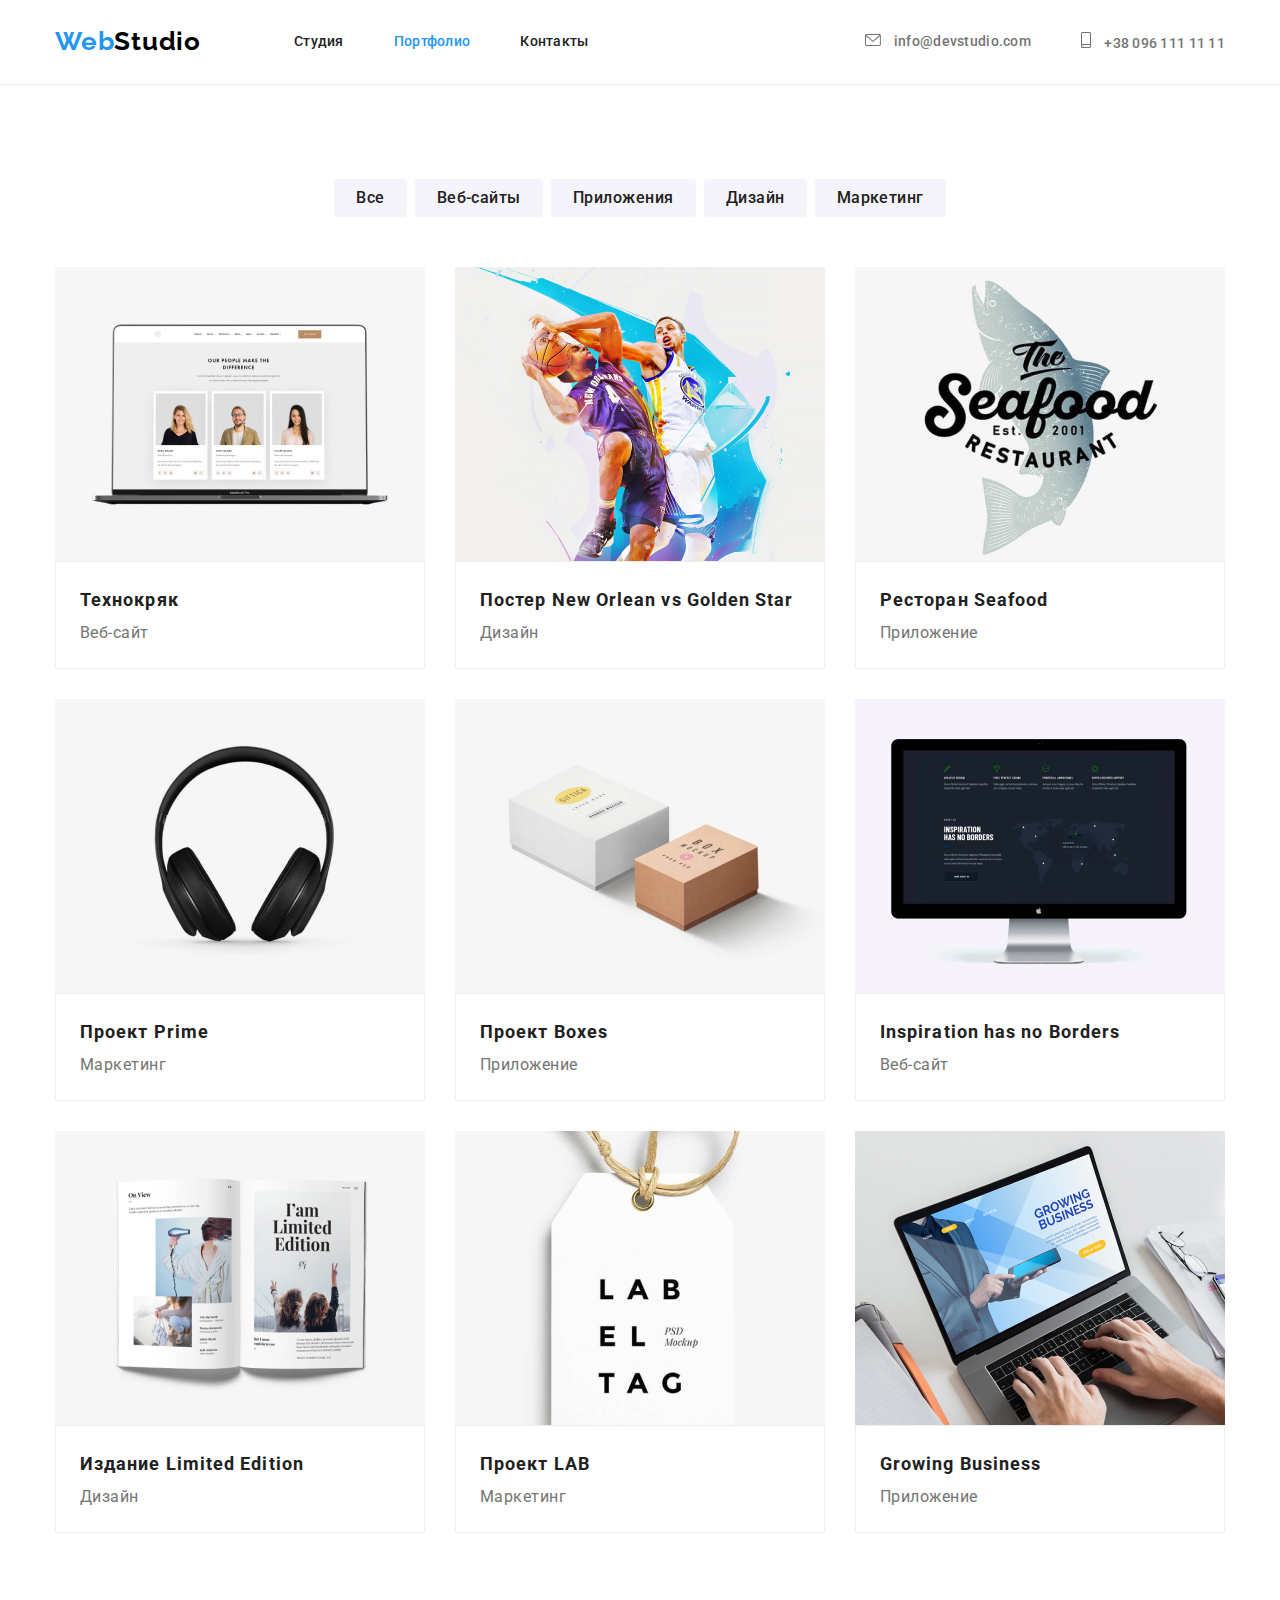
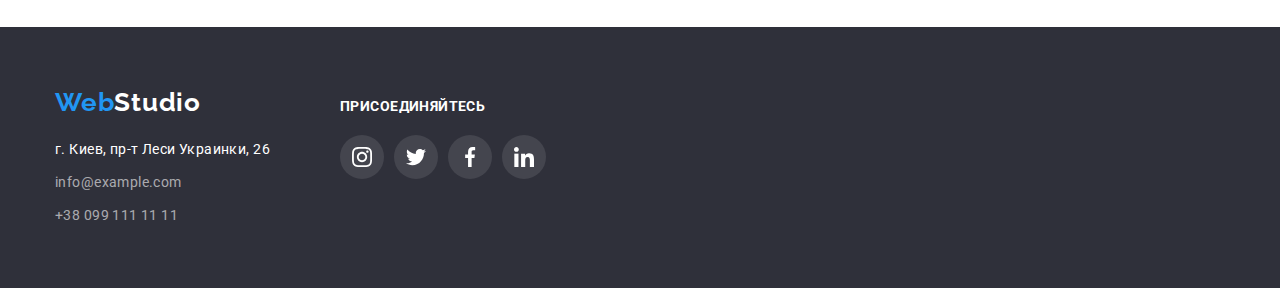
==== portfolio.html @ 6fb5541e "Initial commit" ====
<!DOCTYPE html>
<html lang="ru">

<head>

    <meta charset="UTF-8">
    <meta http-equiv="X-UA-Compatible" content="IE=edge">
    <meta name="viewport" content="width=device-width, initial-scale=1.0">
    <title>Портфоліо</title>
    <link rel="stylesheet"
        href="https://cdnjs.cloudflare.com/ajax/libs/modern-normalize/1.1.0/modern-normalize.min.css" />
    <link rel="preconnect" href="https://fonts.googleapis.com">
    <link rel="preconnect" href="https://fonts.gstatic.com" crossorigin>
    <link
        href="https://fonts.googleapis.com/css2?family=Raleway:wght@700&family=Roboto:wght@400;500;700;900&display=swap"
        rel="stylesheet">
    <link rel="stylesheet" href="./css/styles.css">

<body>
    <!-- Шапка -->
    <header class="header">
        <div class="container main-nav">
            <nav class="nav-header">
                <!-- Header logo -->
                <a href="./index.html" class="header-logo"> <span class="logo-web">Web</span><span
                        class="logo-studio">Studio</span> </a>
                <!-- Header nav -->
                <ul class="header-nav list">
                    <li class="item-header accent">
                        <!-- Header studio -->
                        <a href="./index.html" class="link">Студия</a></li>
                    <li class="item-header accent">
                        <!-- Header portfolio -->
                        <a href="./portfolio.html" class="link current">Портфолио</a>
                    </li>
                    <li class="item-header">
                        <!-- Header contacts -->
                        <a href="#" class="link">Контакты</a>
                    </li>
                </ul>
            </nav>
            <!-- Header contacting -->
            <ul class="header-contacting list">
                <li class="item-header accent">
                    <a href="mailto:info@devstudio.com" class="link">
                        <svg class="icon-mail">
                            <use href=" ./images/icons.svg#icon-mail"> </use>
                        </svg> info@devstudio.com </a> </li>
                <li class=" item-header accent">
                    <a href="tel:+380961111111" class="link">
                        <svg class="icon-smartphone">
                            <use href="./images/icons.svg#icon-smartphone"> </use>
                        </svg> +38 096 111 11 11</a>
                </li>
            </ul>
        </div>

    </header>


    <!-- Головна частина сторінки -->
    <main>

        <section class="section-portfolio">
            <div class="container">
                <h1 class="portfolio-title">Кейси команди</h1>
                <ul class="button-portfolio">
                    <li class="item"><button type="button" name="All Products" class="btn">Все</button></li>
                    <li class="item"><button type="button" name="Web Sites" class="btn">Веб-сайты</button></li>
                    <li class="item"><button type="button" name="Aplications" class="btn">Приложения</button></li>
                    <li class="item"><button type="button" name="Design" class="btn">Дизайн</li>
                    <li class="item"><button type="button" name="Marketing" class="btn">Маркетинг</button></li>

                </ul>

                <!-- Список виконаних кейсів команди  -->

                <ul class="cases">
                    <li class="cases-items">
                        <img class="cases-img" src="./images/portfolio1.jpg" alt="Технокряк" width="370px"
                            height="294px">

                        <div class="cases-block-portfolio">
                            <h2 class="cases-title">Технокряк</h2>
                            <p class="case-text">Веб-сайт</p>
                        </div>
                    </li>
                    <li class="cases-items">
                        <img class="cases-img" src="./images/portfolio2.jpg" alt="Постер New Orlean vs Golden Star"
                            width="370px" height="294px">
                        <div class="cases-block-portfolio">
                            <h2 class="cases-title">Постер New Orlean vs Golden Star</h2>
                            <p class="case-text">Дизайн</p>
                        </div>
                    </li>
                    <li class="cases-items">
                        <img class="cases-img" src="./images/portfolio3.jpg" alt="Ресторан Seafood" width="370px"
                            height="294px">
                        <div class="cases-block-portfolio">
                            <h2 class="cases-title">Ресторан Seafood</h2>
                            <p class="case-text">Приложение</p>
                        </div>
                    </li>
                    <li class="cases-items">
                        <img class="cases-img" src="./images/portfolio4.jpg" alt="Проект Prime" width="370px"
                            height="294px">
                        <div class="cases-block-portfolio">
                            <h2 class="cases-title">Проект Prime</h2>
                            <p class="case-text">Маркетинг</p>
                        </div>
                    </li>
                    <li class="cases-items">
                        <img class="cases-img" src="./images/portfolio5.jpg" alt="Проект Boxes" width="370px"
                            height="294px">
                        <div class="cases-block-portfolio">
                            <h2 class="cases-title">Проект Boxes</h2>
                            <p class="case-text">Приложение</p>
                        </div>
                    </li>
                    <li class="cases-items">
                        <img class="cases-img" src="./images/portfolio6.jpg" alt="Inspiration has no Borders"
                            width="370px" height="294px">
                        <div class="cases-block-portfolio">
                            <h2 class="cases-title">Inspiration has no Borders</h2>
                            <p class="case-text">Веб-сайт</p>
                        </div>
                    </li>
                    <li class="cases-items">
                        <img class="cases-img" src="./images/portfolio7.jpg" alt="Издание Limited Edition" width="370px"
                            height="294px">
                        <div class="cases-block-portfolio">
                            <h2 class="cases-title">Издание Limited Edition</h2>
                            <p class="case-text">Дизайн</p>
                        </div>
                    </li>
                    <li class="cases-items">
                        <img class="cases-img" src="./images/portfolio8.jpg" alt="Проект LAB" width="370px"
                            height="294px">
                        <div class="cases-block-portfolio">
                            <h2 class="cases-title">Проект LAB</h2>
                            <p class="case-text">Маркетинг</p>
                        </div>
                    </li>
                    <li class="cases-items">
                        <img class="cases-img" src="./images/portfolio9.jpg" alt="Growing Business" width="370px"
                            height="294px">
                        <div class="cases-block-portfolio">
                            <h2 class="cases-title">Growing Business</h2>
                            <p class="case-text">Приложение</p>
                        </div>
                    </li>

                </ul>
            </div>

        </section>

    </main>
    <!-- Підвал сторінки -->

    <footer class=" footer">
        <div class="container footer-main">
            <div class="down-main">
                <a href="./index.html" class="footer-logo"><span class="logo-web-footer">Web</span><span
                        class="logo-studio-footer">Studio</span></a>
                <!-- Адреса і реквізити пошти і контактування -->
                <adress class="adress">
                    <ul>
                        <li class="adress-item"><a href="#" class="adr">г. Киев, пр-т Леси Украинки, 26</a></li>
                        <li class="adress-item"><a href="mailto:info@example.com" class="link">info@example.com</a>
                        </li>
                        <li class="adress-item"><a href="tel:+380991111111" class="link">+38 099 111 11 11</a></li>
                    </ul>
                </adress>
            </div>
            <div class="footer-second">
                <h3 class="footer-link-item">присоединяйтесь</h3>
                <ul class="footer-link-list">
                    <li class="footer-socials">
                        <a class="footer-soc-in" href="">
                                <svg class="footer-web-icon" width="20px" height="20px">
                            <use href="./images/icons.svg#icon-instagram"></use>
                            </svg>
                        </a>
                    </li>
                    <li class="footer-socials">
                        <a class="footer-soc-in" href="">
                                <svg class="footer-web-icon" width="20px" height="20px">
                            <use href="./images/icons.svg#icon-twitter"></use>
                            </svg>
                        </a>
                    </li>
                    <li class="footer-socials">
                        <a class="footer-soc-in" href="">
                                <svg class="footer-web-icon" width="20px" height="20px">
                            <use href="./images/icons.svg#icon-facebook"></use>
                            </svg>
                        </a>
                    </li>
                    <li class="footer-socials">
                        <a class="footer-soc-in" href="">
                                <svg class="footer-web-icon" width="20px" height="20px">
                            <use href="./images/icons.svg#icon-linkedin"></use>
                            </svg>
                        </a>
                    </li>
                </ul>
            </div>

        </div>

    </footer>
</body>
</head>
---- css/styles.css ----
html {
    box-sizing: border-box;
}

*,
*::before,
*::after {
    box-sizing: inherit;
}

:root {
    --primary-text-color: #212121;
    --text-color: #757575;
    --text-link: #2196F3;
    --hero: #FFFFFF;
    --background-team: #F5F4FA;
    --bacground-color-hero: #2F303A;
    --footer-color-text: rgba(255, 255, 255, 0.6);
    --logo-studio: #000000;
    --button-bcg: #F5F4FA;
    --color-line: #ECECEC;
    --color-border-icon: #AFB1B8;



}


body {
    font-family: 'Roboto',
        sans-serif;
    background-color: var(--hero);
    color: var(--text-color);
}

ul {
    list-style: none;
    margin: 0;
    padding: 0;
}

h1,
h2,
h3,
h4,
h5,
h6,
p,
ul {
    margin-top: 0;
    margin-bottom: 0;
}

img {
    width: 100%;
}

/* Шапка */

/* Кольори */
/* #212121 текст чорний */
/*  #757575 колір номера телефону*/
/* #2196F3 текст синій */
.header {
    border-bottom: 1px solid var(--color-line);

}

.header-logo {
    display: flex;
    padding-top: 24px;
    padding-bottom: 25px;
    margin-right: 93px;

    font-family: 'Raleway';
    font-weight: 700;
    font-size: 26px;
    line-height: 1.2;
    letter-spacing: 0.03em;

    text-decoration: none;
}

.header-logo .logo-web {
    color: var(--text-link)
}

.header-logo .logo-studio {
    color: var(--logo-studio);
}

.main-nav {
    display: flex;
    align-items: center;
    /* justify-content: space-between; */
}

.header-nav {
    display: flex;
    align-items: center;

}

.nav-header {
    display: flex;
    align-items: center;
}

.header-nav .item-header+.item-header {
    margin-left: 50px;
}

.header-nav .link {
    display: block;
    padding-top: 32px;
    padding-bottom: 32px;

    color: var(--primary-text-color);
    font-weight: 500;
    font-size: 14px;
    line-height: 1.14;
    letter-spacing: 0.02em;
    text-decoration: none;
}

.icon-mail {
    display: inline-flex;
    fill: var(--text-color);
}

.icon-smartphone {
    display: inline-flex;
    fill: var(--text-color);
}

.header-nav .link.current {
    color: var(--text-link);
}

.link:hover,
.link:focus {
    color: var(--text-link);
}
.link:hover .icon-mail,
.link:focus .icon-mail {
    fill: var(--text-link);
}

.link:hover .icon-smartphone,
.link:focus .icon-smartphone {
    fill: var(--text-link);
}
.header-contacting {
    display: flex;
    margin-left: auto;
  
}

.header-contacting .item-header+.item-header {
    margin-left: 50px;
}

.header-contacting .link {
    display: block;
    padding-top: 32px;
    padding-bottom: 32px;

    font-weight: 500;
    font-size: 14px;
    line-height: 1.14;
    letter-spacing: 0.02em;
    color: var(--text-color);
    text-decoration: none;
}


.line {
    color: var(--color-line);
    margin-top: 0;
    margin-bottom: 0;
}

/* Іконки шапки */

.accent {
    display: flex;
        align-items: center;
    justify-items: center;
    justify-content: baseline;
}
.header-contacting .icon-mail {
    display: inline-flex;
    width: 16px;
    height: 12px;
    margin-right: 10px;

    align-items: center;
    justify-items: center;
    justify-content: baseline;
    text-decoration: none;
}
.header-contacting .icon-smartphone {
    display: inline-flex;
    width: 10px;
    height: 16px;
    margin-right: 10px;
 align-items: center;
    justify-items: center;
    text-decoration: none;
        justify-content: baseline;

}


.item-header .link:hover,
.item-header .link:focus {
    color: var(--text-link);
}

/* 
.item:hover .icon,
.item:focus .icon {
    fill: var(--text-link);
} */


/* Головна сторінка */
/* фон головного заголовку background: #2F303A */
/* фон сторінки background: background: #FFFFFF; */
/* Фон Наша команда background: #F5F4FA */
/* #FFFFFF головний заголовок і колір кнопки*/
/* Середина */
/* Секція заголовки#212121 */
/* Секція тексти абзаци #757575 */
/* Другий і наступний заголовок + Прізвище ім'я  #212121 */
/* Професія #757575 */

.container {
    width: 1200px;
    margin: 0 auto;
    padding-left: 15px;
    padding-right: 15px;
}

/* HERO */

.hero {
    box-sizing: border-box;
    padding: 200px 0;


}

.hero .container {
    text-align: center;
    /* height: 600px; */


}

.container .hero-title {
    color: var(--hero);
    font-weight: 900;
    font-size: 44px;
    line-height: 1.36;
    letter-spacing: 0.06em;
    text-transform: uppercase;
    margin: 0 auto;
    max-width: 696px;
    width: 100%;
    margin-bottom: 30px;
}

/* Background-hero */

.hero {
    max-width: 1600px;
    width: 100%;
    height: 600px;
    margin-left: auto;
    margin-right: auto;
    background-color: #C4C4C4;
    text-align: center;
    background-image: linear-gradient(rgba(47, 48, 58, 0.4),
            rgba(47, 48, 58, 0.4)),
        url("../images/bckg-hero.jpg");
    background-position: center;
    background-size: cover;
    background-repeat: no-repeat;
    filter: drop-shadow(0px 4px 4px rgba(0, 0, 0, 0.25))
}


/* Кнопка */
.hero .button {
    display: inline;
    font-family: inherit;
    color: var(--hero);
    background-color: var(--text-link);
    /* position: absolute; */
    min-width: 200px;
    height: 50px;
    /* left: 705px;
    top: 430px; */
    box-shadow: 0px 4px 4px rgba(0, 0, 0, 0.15);
    border-radius: 4px;
    padding: 10px 32px;


}

.button {
    font-weight: 700;
    font-size: 16px;
    line-height: 1.88;
    display: flex;
    align-items: center;
    justify-items: center;
    text-align: center;
    letter-spacing: 0.06em;

    cursor: pointer;
    border: 1px solid transparent;

}

/* SECTION середина */
.section {
    padding-top: 94px;
    padding-bottom: 94px;


}


.section-block {
    display: flex;
    /* justify-content: center;
    align-items: center;
    align-content: center; */
    /* justify-content: space-between; */
}


.section-block .item {
     margin-right: 30px;
  width: calc((100% - 90px) / 4);
}

.item:last-child {
    margin-right: 0;
}

.section.second-bacground {
    padding-top: 0;
    padding-top: 94px;

    background-color: var(--background-team);
}

.section-heading {
    display: none;

}

.section.secondary-section {
    padding-top: 0;
}

.section .section-title {

    font-weight: 700;
    font-size: 36px;
    line-height: 1.16;
    text-align: center;
    letter-spacing: 0.03em;

    color: var(--primary-text-color);
    margin-bottom: 50px;

}


.section-secondary-block {

    background-color: var(--hero);
}

/* SECTION середина - іконки */

/* .icons {
    width: 100%;
    height: 100%
} */
.section-icons {
  display: flex;
  justify-content: center;
  align-items: center;
  margin-bottom: 30px;
  width: 270px;
  height: 120px;

  border-radius: 4px;
  background-color: var(--button-bcg);
}


/* SECTION IMAGES */

.section .secondary-title {
    font-weight: 700;
    font-size: 36px;
    line-height: 1.16;
    text-align: center;
    letter-spacing: 0.03em;

    color: var(--primary-text-color);
    margin-bottom: 50px;
}

.section-images {
    display: flex;
}

.section-images .item+.item {
    margin-left: 30px;
}

.section-down {
    display: flex;
}

.section-down .item+.item {
    margin-left: 30px;
}



.section-secondary-block {
    padding-top: 30px;
    padding-bottom: 16px;
}

.section .section-title-second {

    font-weight: 700;
    font-size: 14px;
    line-height: 1.14;
    letter-spacing: 0.03em;
    text-transform: uppercase;
    margin-bottom: 10px;

    color: var(--primary-text-color);
}

.section .section-text {
    max-width: 270px;
    font-size: 14px;
    line-height: 1.71;
    letter-spacing: 0.03em;


    /* color: var(--text-color); */
}



.section .section-name {

    font-weight: 500;
    font-size: 16px;
    line-height: 1.18;
    text-align: center;
    letter-spacing: 0.03em;
    margin-bottom: 10px;

    color: var(--primary-text-color);
}

.section .section-position {

    font-size: 16px;
    line-height: 1.18;
    text-align: center;
    letter-spacing: 0.03em;

}

.hyr {
    width: 150px;
    height: 150px;
}

.bcg-item {
    background-color: var(--hero);
    box-shadow: 0px 1px 3px rgba(0, 0, 0, 0.12),
        0px 1px 1px rgba(0, 0, 0, 0.14),
        0px 2px 1px rgba(0, 0, 0, 0.2);
    border-radius: 0px 0px 4px 4px;
}

/* Наша команда соціальні мережі */

.link-list {
    display: flex;
    padding-bottom: 30px;
    justify-content: center;

}

.socials {
    display: block;

}

.socials:not(:last-child) {
    margin-right: 10px;
}
.soc-in {
    display: flex;
     width: 100%;
    height: 100%;
    align-items: center;
    justify-items: center;
    justify-content: center;

}
.socials {
    width: 44px;
    height: 44px;
    
    /* border-radius: 50%; */
}

.socials .soc-in:hover,
.socials .soc-in:focus {
    fill: var(--hero);
    background-color: var(--text-link);


}

.soc-in:hover .web-icon,
.soc-in:focus .web-icon {
    fill: var(--hero);
}


.link-list .soc-in {
    border-radius: 50%;
    transition: background-color var(--color-border-icon), fill var(--color-border-icon);
}

.soc-in .web-icon {
    display: block;

    /* background-color: var(--hero); */

    fill: var(--color-border-icon);
    display: block;

}


/*  Постійні клієнти */
.client-icon-link {
    display: flex;
  width:70px;
    height: 70px;
    
    width: 100%;
    height: 100%;
    align-items: center;
    justify-content: center;
      border: 1px solid var(--color-border-icon);
    border-radius: 4px;
}

.clients {
    padding-top: 94px;
    padding-bottom: 94px;
}

.clients-title {
    font-weight: 700;
    font-size: 36px;
    line-height: 1.16;
    text-align: center;
    letter-spacing: 0.03em;
    color: var(--primary-text-color);
    margin-bottom: 50px;
}

.clients-list {
    display: flex;
}

.client-icons {
    /* display: flex; */
    /* align-items: center;
    justify-content: center; */
    width: 170px;
    height: 92px;
  
}
.client-names {
    fill: var(--color-border-icon);
}

/* .client-icons:hover,
.client-icons:focus {
    border-color: var(--text-link);
} */
.client-icon-link:hover,
.client-icon-link:focus {
        border-color: var(--text-link)

}
.client-icon-link:hover .client-names,
.client-icon-link:focus .client-names {
    fill: var(--text-link);
}
/* .clients-list .client-icon-link:hover .client-names,
.clients-list .client-icon-link:focus .client-names {
   fill: var(--text-link);
} */




.client-icons:not(:last-child) {
    margin-right: 30px;
}






/* Підвал */


/* Лого перша частина #2196F3 */
/* Лого друга частина #FFFFFF */
/* Адреса #FFFFFF */
/* пошта і телефон rgba(255, 255, 255, 0.6) */

/* 2-га сторінка фон background: #E5E5E5 */
.footer {
    background-color: var(--bacground-color-hero);
    padding-bottom: 60px;
    padding-top: 60px;
}

/* .footer-logo {
    display: block;
} */
/* .footer-blocks {
    display: flex;
    align-items: baseline;
} */

.footer .footer-logo {
    font-family: 'Raleway';
    /* font-style: normal; */
    font-weight: 700;
    font-size: 26px;
    line-height: 1.19;
    letter-spacing: 0.03em;
    /* margin-bottom: 20px; */
    text-decoration: none;
}


.footer-main {
    display: flex;
    align-items: baseline;

}

.footer-logo .logo-web-footer {
    color: var(--text-link);
}

.footer-logo .logo-studio-footer {
    color: var(--hero);

}

.adress {
    margin-top: 20px;
}


.adress .adr {
    font-size: 14px;
    line-height: 1.71;
    letter-spacing: 0.03em;

    color: var(--hero);
    text-decoration: none;

}

.adress .link {
    font-size: 14px;
    line-height: 1.71;
    letter-spacing: 0.03em;

    color: var(--footer-color-text);

    text-decoration: none;
}

.adress-item:not(:last-child) {
    margin-bottom: 9px;
}

.adress .link:hover,
.adress .link:focus {
    color: var(--text-link);
}



/* ДРУГА ЧАСТИНА - ПОСИЛАННЯ ПІДВАЛУ */


.footer-second {
     margin-right: 93px;   
    margin-left: 70px;
}

/* .down-main {
    display: inline-block;
    justify-content: baseline;

} */

.footer-link-item {
    text-transform: uppercase;
    display: flex;
    margin-bottom: 20px;
    font-family: 'Roboto';
    font-style: normal;
    font-weight: 700;
    font-size: 14px;
    line-height: 1.14;
    letter-spacing: 0.03em;
    color: var(--hero);
}

.adress {
    display: flex;
}

.footer-link-list {
    display: flex;
}

.footer-socials:not(:last-child) {
    margin-right: 10px;
}
.footer-soc-in:hover,
.footer-soc-in:focus {
    background-color: var(--text-link);
    border-radius: 50%;
}


.footer-soc-in {
    display: inline-block;
    padding: 12px;
    width: 44px;
    height: 44px;
    border-radius: 50%;

    background-color: rgba(255, 255, 255, 0.1);
   /* transition: background-color 250ms cubic-bezier(0.4, 0, 0.2, 1); */
}

.footer-soc-in .footer-web-icon {
    fill: var(--hero);
    
}



/* П О Р Т Ф О Л І О  */

/* Головна частина сторінки */
.portfolio-title {
    display: none;
}

.section-portfolio {
    background-color: var(--hero);
    padding-top: 94px;
    padding-bottom: 94px;

}

/* КНОПКИ */
.button-portfolio {
    display: flex;
    margin-bottom: 50px;
    border: transparent;
    list-style-type: none;
    display: flex;
    justify-content: center;
    margin-bottom: 50px;
    margin-top: 0;



}

.button-portfolio .item+.item {
    margin-left: 8px;

}

.button-portfolio .btn:hover,
.button-portfolio .btn:focus {
    background-color: var(--text-link);
    color: var(--hero);
    box-shadow: inset 0px 3px 1px rgba(0, 0, 0, 0.1),
        0px 1px 2px rgba(0, 0, 0, 0.08),
        0px 2px 2px rgba(0, 0, 0, 0.12);
    border-radius: 4px;
}

.button-portfolio .btn {
    font-family: inherit;
    padding: 6px 22px;
    font-weight: 500;
    font-size: 16px;
    line-height: 1.62;
    text-align: center;
    letter-spacing: 0.03em;
    background-color: var(--button-bcg);

    color: var(--primary-text-color);
    border: none;
    cursor: pointer;
}

.button-portfolio .btn {
    border-radius: 4px;
}

/*СПИСОК КЕЙСІВ КОМАНДИ - картинки з підписами */


.cases {
    display: flex;
    flex-wrap: wrap
}

.cases-block-portfolio {
    padding: 20px 0;
    border-top: none;
    border: 1px solid #EEEEEE;
    /* outline: 1px solid tomato; */
}

/* .cases-img {
    border: none;
} */

.cases .cases-items {
    margin-right: 30px;
    margin-bottom: 30px;
    background: #FFFFFF;
    /* border: 1px solid #EEEEEE; */

}

/* .cases-items {
 
    gap: 30px;
} */
.cases-img {
    display: block;
}

.cases .cases-items:hover,
.cases .cases-items:focus {
    box-shadow: 0px 1px 1px rgba(0, 0, 0, 0.12),
        0px 4px 4px rgba(0, 0, 0, 0.06),
        1px 4px 6px rgba(0, 0, 0, 0.16);
}

.cases-items:nth-child(3n) {
    margin-right: 0;
}

.cases-items:nth-last-child(-n + 3) {
    margin-bottom: 0;
}

.cases .cases-title {

    font-weight: 700;
    font-size: 18px;
    line-height: 2;
    letter-spacing: 0.06em;
    padding-right: 24px;
    padding-left: 24px;

    color: var(--primary-text-color);
}

.cases .case-text {
    font-size: 16px;
    line-height: 1.88;
    letter-spacing: 0.03em;
    padding-right: 24px;
    padding-left: 24px;

}
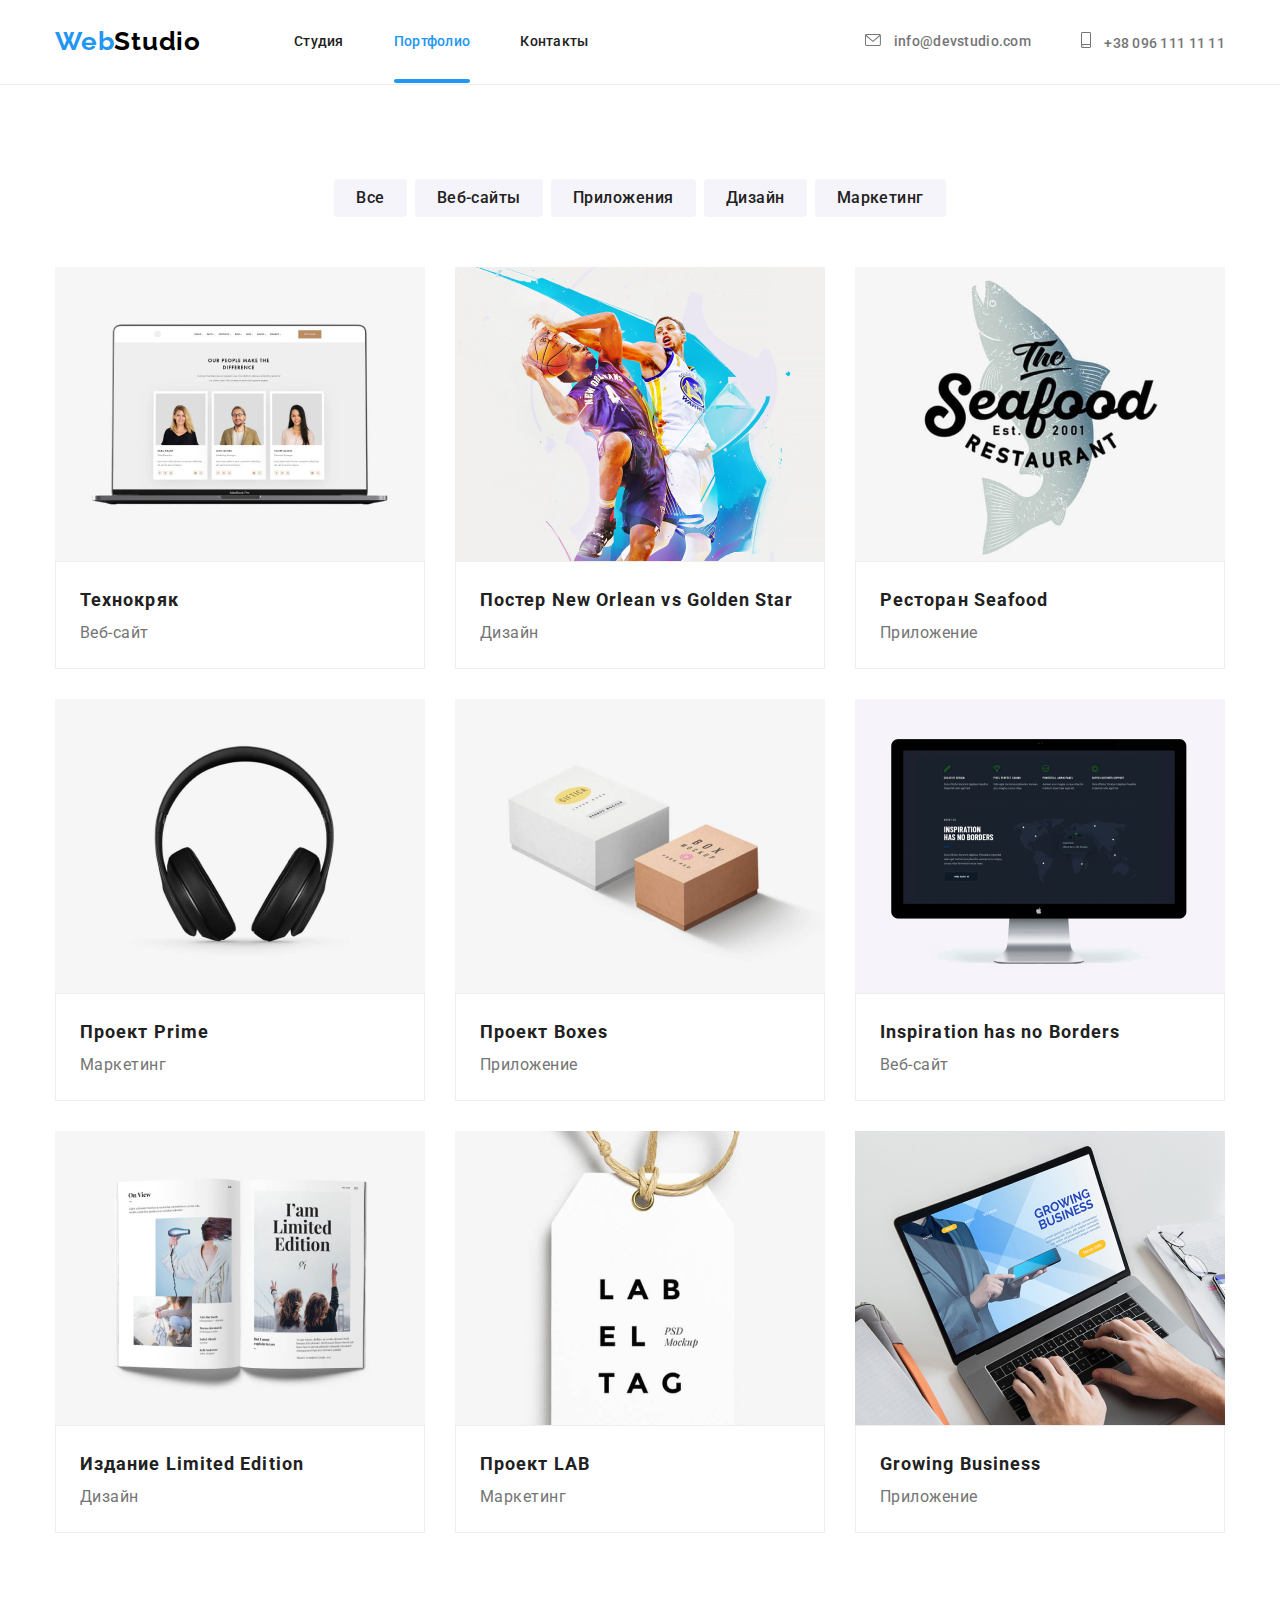
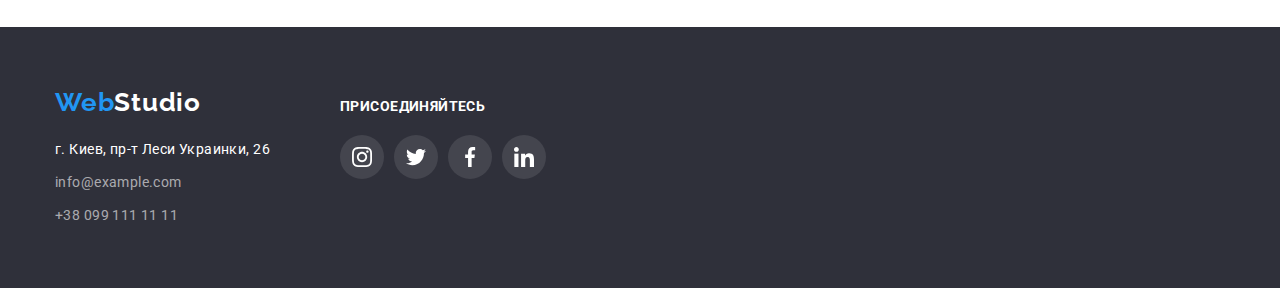
==== commit d8a9ef99: "15060005" ====
--- a/portfolio.html
+++ b/portfolio.html
@@ -77,77 +77,148 @@
 
                 <ul class="cases">
                     <li class="cases-items">
+                        <a class="cases-link-items" href="">
+                        <div class="cases-img-thumb">
+                        <p class="overlay">
+                    Ресурс предлагает комплексные предложения с разным уровнем функционала и
+                    сервисов. Все это позволит посетителю получить исчерпывающие сведения о компании
+                    или частном лице.
+                        </p>
                         <img class="cases-img" src="./images/portfolio1.jpg" alt="Технокряк" width="370px"
-                            height="294px">
-
-                        <div class="cases-block-portfolio">
+                            height="294px"> </div>
+                            <div class="cases-block-portfolio">
                             <h2 class="cases-title">Технокряк</h2>
                             <p class="case-text">Веб-сайт</p>
                         </div>
-                    </li>
-                    <li class="cases-items">
+                        </a>
+                    </li>
+                    <li class="cases-items">
+                        <a class="cases-link-items" href="">
+ <div class="cases-img-thumb">
+                        <p class="overlay">
+                    Ресурс предлагает комплексные предложения с разным уровнем функционала и
+                    сервисов. Все это позволит посетителю получить исчерпывающие сведения о компании
+                    или частном лице.
+                        </p>
                         <img class="cases-img" src="./images/portfolio2.jpg" alt="Постер New Orlean vs Golden Star"
-                            width="370px" height="294px">
+                            width="370px" height="294px"> </div>
                         <div class="cases-block-portfolio">
                             <h2 class="cases-title">Постер New Orlean vs Golden Star</h2>
                             <p class="case-text">Дизайн</p>
                         </div>
-                    </li>
-                    <li class="cases-items">
+                        </a>
+                    </li>
+                    <li class="cases-items">
+                        <a class="cases-link-items" href="">
+                             <div class="cases-img-thumb">
+                        <p class="overlay">
+                    Ресурс предлагает комплексные предложения с разным уровнем функционала и
+                    сервисов. Все это позволит посетителю получить исчерпывающие сведения о компании
+                    или частном лице.
+                        </p>
                         <img class="cases-img" src="./images/portfolio3.jpg" alt="Ресторан Seafood" width="370px"
-                            height="294px">
+                            height="294px"> </div>
                         <div class="cases-block-portfolio">
                             <h2 class="cases-title">Ресторан Seafood</h2>
                             <p class="case-text">Приложение</p>
                         </div>
-                    </li>
-                    <li class="cases-items">
+                        </a>
+                    </li>
+                    <li class="cases-items">
+                        <a class="cases-link-items" href="">
+                             <div class="cases-img-thumb">
+                        <p class="overlay">
+                    Ресурс предлагает комплексные предложения с разным уровнем функционала и
+                    сервисов. Все это позволит посетителю получить исчерпывающие сведения о компании
+                    или частном лице.
+                        </p>
                         <img class="cases-img" src="./images/portfolio4.jpg" alt="Проект Prime" width="370px"
-                            height="294px">
+                            height="294px"> </div>
                         <div class="cases-block-portfolio">
                             <h2 class="cases-title">Проект Prime</h2>
                             <p class="case-text">Маркетинг</p>
                         </div>
-                    </li>
-                    <li class="cases-items">
+                        </a>
+                    </li>
+                    <li class="cases-items">
+                        <a class="cases-link-items" href="">
+                             <div class="cases-img-thumb">
+                        <p class="overlay">
+                    Ресурс предлагает комплексные предложения с разным уровнем функционала и
+                    сервисов. Все это позволит посетителю получить исчерпывающие сведения о компании
+                    или частном лице.
+                        </p>
                         <img class="cases-img" src="./images/portfolio5.jpg" alt="Проект Boxes" width="370px"
-                            height="294px">
+                            height="294px"> </div>
                         <div class="cases-block-portfolio">
                             <h2 class="cases-title">Проект Boxes</h2>
                             <p class="case-text">Приложение</p>
                         </div>
-                    </li>
-                    <li class="cases-items">
+                        </a>
+                    </li>
+                    <li class="cases-items">
+                        <a class="cases-link-items" href="">
+                             <div class="cases-img-thumb">
+                        <p class="overlay">
+                    Ресурс предлагает комплексные предложения с разным уровнем функционала и
+                    сервисов. Все это позволит посетителю получить исчерпывающие сведения о компании
+                    или частном лице.
+                        </p>
                         <img class="cases-img" src="./images/portfolio6.jpg" alt="Inspiration has no Borders"
-                            width="370px" height="294px">
+                            width="370px" height="294px"> </div>
                         <div class="cases-block-portfolio">
                             <h2 class="cases-title">Inspiration has no Borders</h2>
                             <p class="case-text">Веб-сайт</p>
                         </div>
-                    </li>
-                    <li class="cases-items">
+                        </a>
+                    </li>
+                    <li class="cases-items">
+                        <a class="cases-link-items" href="">
+                             <div class="cases-img-thumb">
+                        <p class="overlay">
+                    Ресурс предлагает комплексные предложения с разным уровнем функционала и
+                    сервисов. Все это позволит посетителю получить исчерпывающие сведения о компании
+                    или частном лице.
+                        </p>
                         <img class="cases-img" src="./images/portfolio7.jpg" alt="Издание Limited Edition" width="370px"
-                            height="294px">
+                            height="294px"> </div>
                         <div class="cases-block-portfolio">
                             <h2 class="cases-title">Издание Limited Edition</h2>
                             <p class="case-text">Дизайн</p>
                         </div>
-                    </li>
-                    <li class="cases-items">
+                        </a>
+                    </li>
+                    <li class="cases-items">
+                        <a class="cases-link-items" href="">
+                             <div class="cases-img-thumb">
+                        <p class="overlay">
+                    Ресурс предлагает комплексные предложения с разным уровнем функционала и
+                    сервисов. Все это позволит посетителю получить исчерпывающие сведения о компании
+                    или частном лице.
+                        </p>
                         <img class="cases-img" src="./images/portfolio8.jpg" alt="Проект LAB" width="370px"
-                            height="294px">
+                            height="294px"> </div>
                         <div class="cases-block-portfolio">
                             <h2 class="cases-title">Проект LAB</h2>
                             <p class="case-text">Маркетинг</p>
                         </div>
-                    </li>
-                    <li class="cases-items">
+                        </a>
+                    </li>
+                    <li class="cases-items">
+                        <a class="cases-link-items" href="">
+                             <div class="cases-img-thumb">
+                        <p class="overlay">
+                    Ресурс предлагает комплексные предложения с разным уровнем функционала и
+                    сервисов. Все это позволит посетителю получить исчерпывающие сведения о компании
+                    или частном лице.
+                        </p>
                         <img class="cases-img" src="./images/portfolio9.jpg" alt="Growing Business" width="370px"
-                            height="294px">
+                            height="294px"> </div>
                         <div class="cases-block-portfolio">
                             <h2 class="cases-title">Growing Business</h2>
                             <p class="case-text">Приложение</p>
                         </div>
+                        </a>
                     </li>
 
                 </ul>
--- a/css/styles.css
+++ b/css/styles.css
@@ -137,6 +137,19 @@
     color: var(--text-link);
 }
 
+.link {
+    position: relative;
+    transition: color 250ms cubic-bezier(0.4, 0, 0.2, 1);
+}
+
+.icon-mail {
+      transition: fill 250ms cubic-bezier(0.4, 0, 0.2, 1)
+}
+
+.icon-smartphone {
+      transition: fill 250ms cubic-bezier(0.4, 0, 0.2, 1)
+}
+
 .link:hover,
 .link:focus {
     color: var(--text-link);
@@ -171,7 +184,10 @@
     letter-spacing: 0.02em;
     color: var(--text-color);
     text-decoration: none;
-}
+    transition: color 250ms cubic-bezier(0.4, 0, 0.2, 1)
+}
+
+
 
 
 .line {
@@ -181,6 +197,22 @@
 }
 
 /* Іконки шапки */
+.item-header {
+    position: relative;
+}
+
+.current::after {
+  display: inline-block;
+  content: "";
+  position: absolute;
+  bottom: 0;
+  left: 0;
+  bottom: -1px;
+  width: 100%;
+  height: 4px;
+  border-radius: 2px;
+  background-color: var(--text-link);
+}
 
 .accent {
     display: flex;
@@ -240,6 +272,7 @@
     margin: 0 auto;
     padding-left: 15px;
     padding-right: 15px;
+    position: relative;
 }
 
 /* HERO */
@@ -306,7 +339,8 @@
     border-radius: 4px;
     padding: 10px 32px;
 
-
+transition: color 250ms cubic-bezier(0.4, 0, 0.2, 1),
+    background-color 250ms cubic-bezier(0.4, 0, 0.2, 1)
 }
 
 .button {
@@ -325,26 +359,21 @@
 }
 
 /* SECTION середина */
+
+
 .section {
     padding-top: 94px;
     padding-bottom: 94px;
-
-
-}
-
+}
 
 .section-block {
     display: flex;
-    /* justify-content: center;
-    align-items: center;
-    align-content: center; */
-    /* justify-content: space-between; */
 }
 
 
 .section-block .item {
-     margin-right: 30px;
-  width: calc((100% - 90px) / 4);
+    margin-right: 30px;
+    width: calc((100% - 90px) / 4);
 }
 
 .item:last-child {
@@ -360,8 +389,8 @@
 
 .section-heading {
     display: none;
-
-}
+}
+/* ЧЕМ МЫ ЗАНИМАЕМСЯ - ФОТО ПЛЮС ТЕКСТ  */
 
 .section.secondary-section {
     padding-top: 0;
@@ -380,18 +409,55 @@
 
 }
 
-
-.section-secondary-block {
-
-    background-color: var(--hero);
+.section .secondary-title {
+    font-weight: 700;
+    font-size: 36px;
+    line-height: 1.16;
+    text-align: center;
+    letter-spacing: 0.03em;
+
+    color: var(--primary-text-color);
+    margin-bottom: 50px;
+}
+
+.section-images {
+    display: flex;
+    justify-content: space-between;
+}
+
+.section-images .item+.item {
+    margin-left: 30px;
+}
+ .item {
+
+      position: relative;
+}
+
+.section-item-img {
+    display: flex;
+    position: relative;
+}
+.section-text-image {
+    display: inline-block;
+    position: absolute;
+    padding-top: 27px;
+    padding-bottom: 27px;
+    left: 0;
+    bottom: 0;
+    width: 100%;
+    font-weight: 700;
+    font-size: 14px;
+    line-height: 1.14;
+    text-align: center;
+    letter-spacing: 0.03em;
+    text-transform: uppercase;
+    color: var(--hero);
+    background: rgba(47, 48, 58, 0.8);
 }
 
 /* SECTION середина - іконки */
 
-/* .icons {
-    width: 100%;
-    height: 100%
-} */
+
 .section-icons {
   display: flex;
   justify-content: center;
@@ -404,27 +470,13 @@
   background-color: var(--button-bcg);
 }
 
+.section-secondary-block {
+
+    background-color: var(--hero);
+}
 
 /* SECTION IMAGES */
 
-.section .secondary-title {
-    font-weight: 700;
-    font-size: 36px;
-    line-height: 1.16;
-    text-align: center;
-    letter-spacing: 0.03em;
-
-    color: var(--primary-text-color);
-    margin-bottom: 50px;
-}
-
-.section-images {
-    display: flex;
-}
-
-.section-images .item+.item {
-    margin-left: 30px;
-}
 
 .section-down {
     display: flex;
@@ -523,7 +575,7 @@
     align-items: center;
     justify-items: center;
     justify-content: center;
-
+    transition: 250ms cubic-bezier(0.4, 0, 0.2, 1)
 }
 .socials {
     width: 44px;
@@ -545,10 +597,13 @@
     fill: var(--hero);
 }
 
-
-.link-list .soc-in {
+.web-icon {
+    transition: fill 250ms cubic-bezier(0.4, 0, 0.2, 1)
+}
+
+.soc-in {
     border-radius: 50%;
-    transition: background-color var(--color-border-icon), fill var(--color-border-icon);
+    background-color var(--color-border-icon), fill var(--color-border-icon);
 }
 
 .soc-in .web-icon {
@@ -558,14 +613,14 @@
 
     fill: var(--color-border-icon);
     display: block;
-
-}
+}
+
 
 
 /*  Постійні клієнти */
 .client-icon-link {
     display: flex;
-  width:70px;
+    width:70px;
     height: 70px;
     
     width: 100%;
@@ -574,6 +629,7 @@
     justify-content: center;
       border: 1px solid var(--color-border-icon);
     border-radius: 4px;
+    transition: border 250ms cubic-bezier(0.4, 0, 0.2, 1);
 }
 
 .clients {
@@ -605,6 +661,7 @@
 }
 .client-names {
     fill: var(--color-border-icon);
+    transition: fill 250ms cubic-bezier(0.4, 0, 0.2, 1);
 }
 
 /* .client-icons:hover,
@@ -776,7 +833,7 @@
     border-radius: 50%;
 
     background-color: rgba(255, 255, 255, 0.1);
-   /* transition: background-color 250ms cubic-bezier(0.4, 0, 0.2, 1); */
+   transition: background-color 250ms cubic-bezier(0.4, 0, 0.2, 1);
 }
 
 .footer-soc-in .footer-web-icon {
@@ -806,7 +863,6 @@
     margin-bottom: 50px;
     border: transparent;
     list-style-type: none;
-    display: flex;
     justify-content: center;
     margin-bottom: 50px;
     margin-top: 0;
@@ -843,6 +899,10 @@
     color: var(--primary-text-color);
     border: none;
     cursor: pointer;
+    box-shadow: none;
+    transition: color 250ms cubic-bezier(0.4, 0, 0.2, 1),
+    background-color 250ms cubic-bezier(0.4, 0, 0.2, 1),
+    box-shadow 250ms cubic-bezier(0.4, 0, 0.2, 1);
 }
 
 .button-portfolio .btn {
@@ -861,31 +921,27 @@
     padding: 20px 0;
     border-top: none;
     border: 1px solid #EEEEEE;
-    /* outline: 1px solid tomato; */
-}
-
-/* .cases-img {
-    border: none;
-} */
+}
+
 
 .cases .cases-items {
     margin-right: 30px;
     margin-bottom: 30px;
     background: #FFFFFF;
-    /* border: 1px solid #EEEEEE; */
-
-}
-
-/* .cases-items {
- 
-    gap: 30px;
-} */
+   
+}
+
+
 .cases-img {
     display: block;
 }
 
-.cases .cases-items:hover,
-.cases .cases-items:focus {
+.cases-link-items {
+    display: block;
+    text-decoration: none;
+}
+.cases-link-items:hover,
+.cases-link-items:focus {
     box-shadow: 0px 1px 1px rgba(0, 0, 0, 0.12),
         0px 4px 4px rgba(0, 0, 0, 0.06),
         1px 4px 6px rgba(0, 0, 0, 0.16);
@@ -898,6 +954,38 @@
 .cases-items:nth-last-child(-n + 3) {
     margin-bottom: 0;
 }
+
+.cases-img-thumb{
+    display: block;
+    position: relative;
+    overflow: hidden;
+}
+.cases-items:hover .overlay,
+.cases-items:focus .overlay {
+  transform: translateY(0);
+}
+
+.overlay {
+    display: inline-block;
+    position: absolute;
+    top: 0;
+    left: 0;
+    width: 100%;
+    height: 100%;
+    padding: 63px 24px;   
+
+    color: var(--hero);
+    font-size: 18px;
+    font-weight: 400;
+    line-height: 1.55;
+    text-align: left;
+
+    background-color: rgba(33, 150, 243, 0.9);
+
+    transform: translateY(100%);
+    transition: transform 250ms cubic-bezier(0.4, 0, 0.2, 1);
+}
+
 
 .cases .cases-title {
 
@@ -907,6 +995,7 @@
     letter-spacing: 0.06em;
     padding-right: 24px;
     padding-left: 24px;
+    text-decoration: none;
 
     color: var(--primary-text-color);
 }
@@ -917,5 +1006,63 @@
     letter-spacing: 0.03em;
     padding-right: 24px;
     padding-left: 24px;
-
+    color: var(--text-color);
+
+}
+
+
+/*  МОДАЛЬНЕ ВІКНО */
+
+.backdrop {
+  position: fixed;
+  top: 0;
+  left: 0;
+  width: 100vw;
+  height: 100vh;
+  background-color: rgba(0, 0, 0, 0.2);
+  opacity: 1;
+  transition: opacity 250ms cubic-bezier(0.4, 0, 0.2, 1);
+}
+
+.backdrop.is-hidden {
+  opacity: 0;
+  pointer-events: none;
+}
+
+.backdrop.is-hidden .modal {
+  transform: translate(-50%, -50%) scale(0.7);
+}
+
+.modal {
+  position: absolute;
+  top: 50%;
+  left: 50%;
+  transform: translate(-50%, -50%) scale(1);
+
+  width: 528px;
+  height: 581px;
+  padding: 40px;
+  border-radius: 4px;
+  background-color: var(--hero);
+  box-shadow: 0px 1px 3px rgba(0, 0, 0, 0.12),
+    0px 1px 1px rgba(0, 0, 0, 0.14),
+    0px 2px 1px rgba(0, 0, 0, 0.2);
+
+  transition: transform 250ms cubic-bezier(0.4, 0, 0.2, 1);
+}
+
+.modal-button {
+  display: flex;
+  position: absolute;
+  top: 8px;
+  right: 8px;
+
+  min-width: 30px;
+  min-height: 30px;
+  padding: 6px;
+
+  border: 1px solid rgba(0, 0, 0, 0.1);
+  border-radius: 50%;
+  background-color: var(--hero);
+  cursor: pointer;
 }